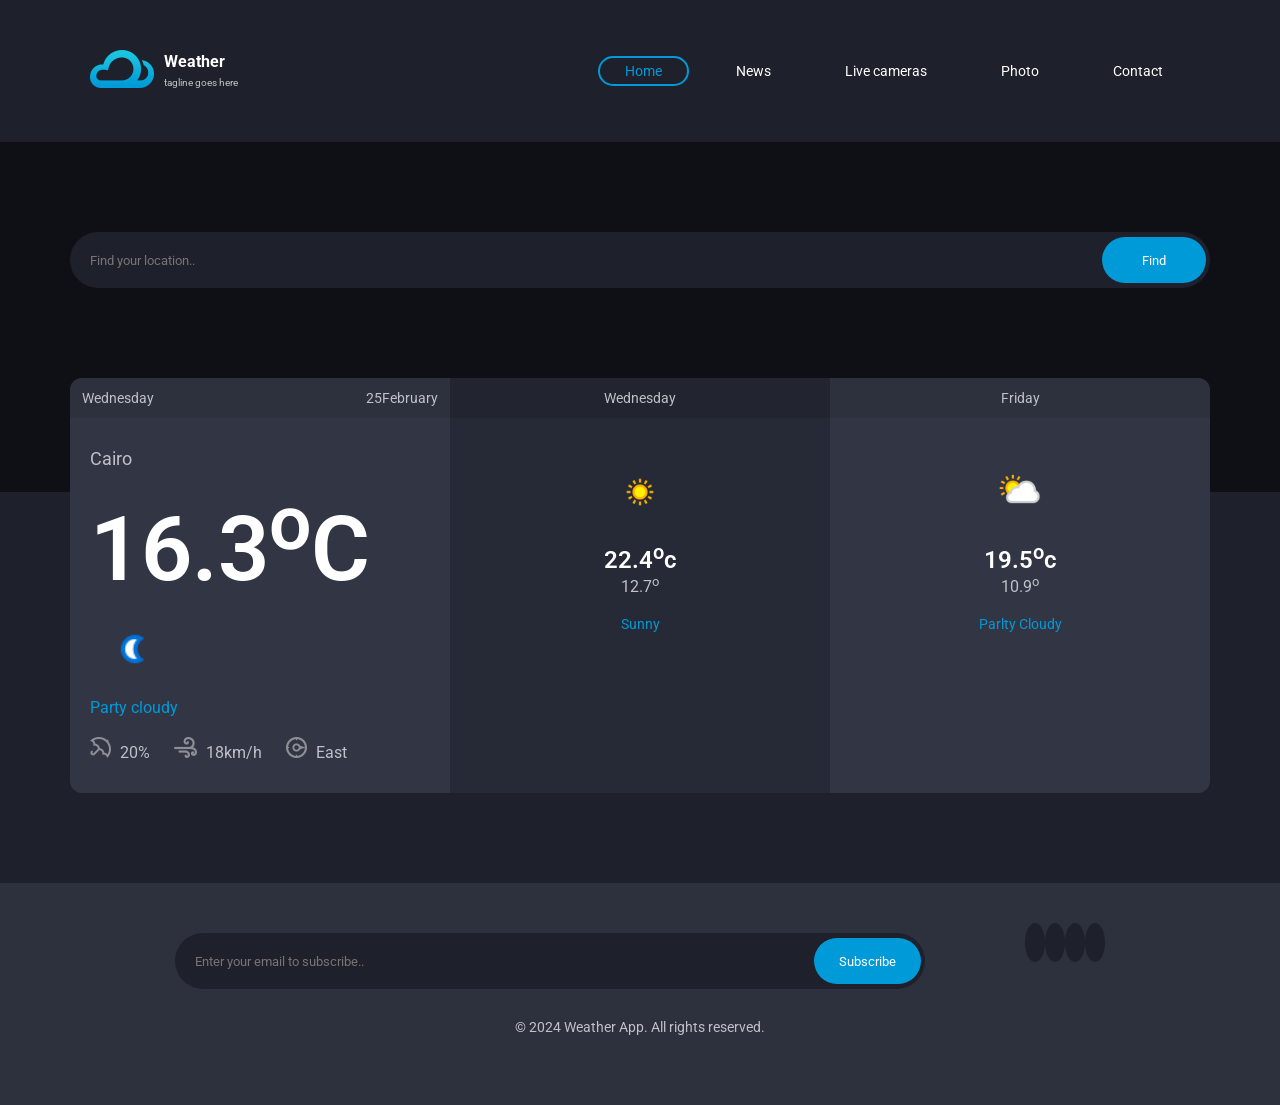
==== index.html @ 25405a61 "Add files via upload" ====
<!DOCTYPE html>
<html lang="en">
<head>
    <meta charset="UTF-8">
    <meta name="author" content="Mohamed Sayedahmed Mohamed Khalel">
    <meta name="viewport" content="width=device-width, initial-scale=1.0">
    <link rel="preconnect" href="https://fonts.googleapis.com">
    <link rel="preconnect" href="https://fonts.gstatic.com" crossorigin>
    <link href="https://fonts.googleapis.com/css2?family=Roboto:ital,wght@0,100..900;1,100..900&family=Source+Sans+3:ital,wght@0,200..900;1,200..900&display=swap" rel="stylesheet">
    <link rel="stylesheet" href="css/style.css">
    <link rel="stylesheet" href="css/all.min.css">
    <title>Weather</title>
</head>
<body>
    
    <header>
        <nav>
            <div class="header-nav">
                <div class="header-logo">
                    <div class="header-image">
                        <a href="index.html"><img src="images/logo.png" alt="Weather"></a>
                        
                    </div>
                    <div class="header-text">
                        <a href="index.html"><h1>Weather</h1></a>
                        <small>tagline goes here</small>
                    </div>
                </div>
                <div id="navLinks">
                    <div class="burger" id="bur">
                        <span></span>
                        <span></span>
                        <span></span>
                    </div>
                    <ul>
                        <a class="active" href="index.html"><li> Home </li></a>
                        <a href="#"><li> News </li></a>
                        <a href="#"><li> Live cameras </li></a>
                        <a href="#"><li> Photo </li></a>
                        <a href="contact.html"><li> Contact </li></a>
                    </ul>
                </div>
            </div>
            <div id="sec-ul" class="sec-ul">
                <ul>
                    <a class="active" href="index.html"><li> Home </li></a>
                    <a href="#"><li> News </li></a>
                    <a href="#"><li> Live cameras </li></a>
                    <a href="#"><li> Photo </li></a>
                    <a href="contact.html"><li> Contact </li></a>
                </ul>
            </div>
        </nav>
    </header>
    <main>
        <section class="hero">
            <div class="back-img"></div>
            <div class="search-box">
                <input id="search-input" type="search" name="search" placeholder="Find your location..">
                <button id="search-button" type="submit">Find</button>
            </div>
            <div class="cards">
                <div class="card card1">
                    <div class="header-card">
                        <h2>Wednesday</h2>
                        <h2>25February</h2>
                    </div>
                    <div class="body-card">
                        <div class="location">
                            Cairo
                        </div>
                        <div class="degree">
                            <div class="num">
                                16.3<sup>o</sup>C 
                            </div>
                            <img src="images/113.png" alt="png">
                        </div>
                        <div class="custom">Party cloudy</div>
                        <span>
                            <img src="images/icon-umberella.png" alt="umberella">
                            20%
                        </span>
                        <span>
                            <img src="images/icon-wind.png" alt="wind">
                            18km/h
                        </span>
                        <span>
                            <img src="images/icon-compass.png" alt="compass">
                            East
                        </span>
                    </div>
                </div>
                <div class="card card2">
                    <div class="header-card">
                        <h2>Wednesday</h2>
                    </div>
                    <div class="forecast">
                        <div class="forecast-content">
                            <div class="forecast-icon">
                                <img src="images/sun.png" alt="sun">
                            </div>
                            <div class="degree">
                                22.4<sup>o</sup>c
                            </div>
                            <small>12.7<sup>o</sup></small>
                            <div class="custom">
                                Sunny
                            </div>
                        </div>
                    </div>
                </div>
                <div class="card card3">
                    <div class="header-card">
                        <h2>Friday</h2>
                    </div>
                    <div class="forecast">
                        <div class="forecast-content">
                            <div class="forecast-icon">
                                <img src="images/sun-cloud.png" alt="sun-cloud">
                            </div>
                            <div class="degree">
                                19.5<sup>o</sup>c
                            </div>
                            <small>10.9<sup>o</sup></small>
                            <div class="custom">
                                Parlty Cloudy
                            </div>
                        </div>
                    </div>
                </div>
            </div>
        </section>
    </main>
    <footer>
        <div>
            <div class="site">
                <div class="search-box">
                    <form action="#">
                        <input type="email" name="Email" placeholder="Enter your email to subscribe..">
                        <button type="submit">Subscribe</button>
                    </form>
                </div>
                <div class="social">
                    <a href="#"><i class="fab fa-facebook-f"></i></a>
                    <a href="#"><i class="fab fa-twitter"></i></a>
                    <a href="#"><i class="fab fa-instagram"></i></a>
                    <a href="#"><i class="fab fa-linkedin-in"></i></a>
                </div>
            </div>
            <p>© 2024 Weather App. All rights reserved.</p>
        </div>
    </footer>
    <script src="js/config.js"></script>
    <script src="js/script.js"></script>
</body>
</html>
---- css/style.css ----
*{
    margin: 0;
    padding: 0;
    font-family: "Roboto", sans-serif;
    box-sizing: border-box;
}
body{
    background-color: #1E202B;
}
header {
    background-color: #1E202B;
    width: 100%;
    padding: 50px 0;
}
header nav {
    margin: auto;
    max-width: 1140px;
    position: relative;
    padding: 0 20px;
}
header nav .header-nav{
    display: flex;
    justify-content: space-between;
    align-items: center;
    color: white;
    position: relative;
}
header nav .header-nav .header-logo {
    display: flex;
    align-items: center;
}
header nav .header-nav .header-logo .header-text {
    margin-left: 10px;
}
header nav .header-nav .header-logo .header-text a {
    text-decoration: none;
    color: white;
}
header nav .header-nav .header-logo .header-text h1{
    font-size: 16px;
}
header nav .header-nav .header-logo .header-text small{
    font-size: 10px;
    color: #BFC1C8;
}
.burger{
    display:none;
    flex-direction:column;
    gap:6px;
    cursor:pointer;
}
.burger span{
    width:25px;
    height:3px;
    background:white;
    display:block;
}
header nav .header-nav ul{
    list-style: none;
    display: flex;
    gap: 20px;
}
header nav .header-nav ul a{
    height: 30px;
    border-radius: 20px;
    padding: 5px 25px;
    border: transparent solid 2px;
    outline: none;
    text-decoration: none;
    font-size: 14px;
    color: white;
        transition: 0.4s;
}
header nav .header-nav ul a li {
    transition: 0.4s;
}
header nav .header-nav ul a:hover{
    border-color: #009AD8;
    color: #009AD8;
}
header nav .header-nav ul a.active{
    border: #009AD8 solid 2px;
}
header nav .header-nav ul a.active{
    color: #009AD8;
}
header nav .sec-ul{
    text-align: center;
    background-color: #262936;
    border-radius: 12px;
    margin-top: 35px;
    display: none;
}
.sec-ul.show{
    display: block;
}
header nav .sec-ul ul{
    list-style: none;
    margin: auto;
}
header nav .sec-ul ul a{
    text-decoration: none;
    color: white;
}
header nav .sec-ul ul a li{
    padding: 20px;
    border-bottom: #bfc1c825 solid 1px;
    font-size: 14px;
    outline: none;
    transition: 0.5s;
}
header nav .sec-ul ul a:last-of-type li{
    border-bottom: transparent;
}
header nav .sec-ul ul a:first-of-type{
    color: #009AD8;
}
header nav .sec-ul ul a:hover{
    color: #009AD8;
}
main{
    display: flex;
    justify-content: center;
    width: 100%;
}
main .hero{
    background-color: #1E202B;
    width: 100%;
    position: relative;
}
main .hero .back-img{
    background-image: linear-gradient(rgba(0, 0, 0, 0.5) , rgba(0, 0, 0, 0.5)) , url(../images/photo-1477959858617-67f85cf4f1df.png);
    background-repeat: no-repeat;
    background-position: center;
    position: absolute;
    height: 350px;
    inset: 0;
}
main .hero .search-box{
    max-width: 1140px;
    margin: auto;
    display: flex;
    padding: 90px 0;
    overflow: hidden;
    position: relative;
}
main .hero .search-box input{
    color: white;
    background-color: #1E202B;
    border-radius: 40px;
    border: none;
    outline: none;
    width: 100%;
    height: 56px;
    padding: 20px 50px 20px 20px;
    flex: 1;
}
main .hero .search-box button{
    height: 46px;
    background-color: #009AD8;
    padding: 0 40px;
    border: none;
    outline: none;
    border-radius: 40px;
    position: absolute;
    top: 95px;
    right: 4px;
    color: white;
    cursor: pointer;
}
main .hero .cards{
    display: flex;
    justify-content: center;
    color: white;
    position: relative;
}
main .hero .cards .card{
    height: 415px;
    width: 380px;
    overflow: hidden;
}
main .hero .cards .card1{
    background-color: #323544;
    border-top-left-radius: 12px;
    border-bottom-left-radius: 12px;
}
main .hero .cards .card1 .header-card{
    background-color: #2D303D;
    display: flex;
    justify-content: space-between;
    padding: 12px;
    border-top-left-radius: 12px;
}
main .hero .cards .card1 .header-card h2{
    font-size: 14px;
    font-weight: 400;
    color: #BFC1C8;
}
main .hero .cards .card1 .body-card{
    padding: 30px 20px;
}
main .hero .cards .card1 .body-card .location{
    font-size: 18px;
    color: #BFC1C8;
    margin-bottom: 10px;
}
main .hero .cards .card1 .body-card .degree .num{
    font-size: 90px;
    color: white;
    font-weight: 600;
    height: 125px;
}
main .hero .cards .card1 .body-card .degree img{
    width: 90px;
    height: 90px;
}
main .hero .cards .card1 .body-card .custom{
    color: #009AD8;
    margin-bottom: 20px;
}
main .hero .cards .card1 .body-card span {
    margin-right: 20px;
    color: #BFC1C8;
}
main .hero .cards .card1 .body-card span img {
    margin-right: 5px;
}
main .hero .cards .card2{
    background-color: #262936;
}
main .hero .cards .card2 .header-card{
    background-color: #222530;
    text-align: center;
    padding: 12px;
}
main .hero .cards .card2 .header-card h2{
    font-size: 14px;
    font-weight: 400;
    color: #BFC1C8;
}
main .hero .cards .card2 .forecast{
    text-align: center;
}
main .hero .cards .card2 .forecast .forecast-content{
    padding: 50px 20px 10px;
}
main .hero .cards .card2 .forecast .forecast-content .forecast-icon{
    margin-bottom: 20px;
}
main .hero .cards .card2 .forecast .forecast-content .forecast-icon img{
    width: 48px;
    height: 48px;
}
main .hero .cards .card2 .forecast .forecast-content .degree{
    font-size: 24px;
    font-weight: 600;
}
main .hero .cards .card2 .forecast .forecast-content small{
    font-size: 16px;
    color: #BFC1C8;
}
main .hero .cards .card2 .forecast .forecast-content .custom{
    font-size: 14px;
    color: #009AD8;
    margin: 20px 0;
}

main .hero .cards .card3{
    background-color: #323544;
    border-top-right-radius: 12px;
    border-bottom-right-radius: 12px;
}
main .hero .cards .card3 .header-card{
    background-color: #2D303D;
    text-align: center;
    padding: 12px;
    border-top-right-radius: 12px;
}
main .hero .cards .card3 .header-card h2{
    font-size: 14px;
    font-weight: 400;
    color: #BFC1C8;
}
main .hero .cards .card3 .forecast{
    text-align: center;
}
main .hero .cards .card3 .forecast .forecast-content{
    padding: 50px 20px 10px;
}
main .hero .cards .card3 .forecast .forecast-content .forecast-icon{
    margin-bottom: 20px;
}
main .hero .cards .card3 .forecast .forecast-content .forecast-icon img{
    width: 48px;
    height: 48px;
}
main .hero .cards .card3 .forecast .forecast-content .degree{
    font-size: 24px;
    font-weight: 600;
}
main .hero .cards .card3 .forecast .forecast-content small{
    font-size: 16px;
    color: #BFC1C8;
}
main .hero .cards .card3 .forecast .forecast-content .custom{
    font-size: 14px;
    color: #009AD8;
    margin: 20px 0;
}
footer{
    width: 100%;
    padding: 50px 0;
    margin-top: 90px;
    background-color: #2D303D;
}
footer .site{
    width: 100%;
    position: relative;
    margin: auto;
    display: flex;
    justify-content: center;
}
footer .site .search-box{
    width: 100%;
    max-width: 750px;
    overflow: hidden;
    position: relative;
}
footer .site .search-box input{
    color: white;
    background-color: #1E202B;
    border-radius: 40px;
    border: none;
    outline: none;
    width: 100%;
    height: 56px;
    padding: 20px 50px 20px 20px;
}
footer .site .search-box button{
    height: 46px;
    background-color: #009AD8;
    padding: 0 25px;
    border: none;
    outline: none;
    border-radius: 40px;
    position: absolute;
    top: 5px;
    right: 4px;
    color: white;
    cursor: pointer;
}
footer .site .social{
    margin-left: 100px;
}
footer .site .social a{
    color: #009AD8;
    font-size: 16px;
    background-color: #1E202B;
    padding: 10px;
    border-radius: 50%;
        transition: 0.5s;
}
footer .site .social a:hover{
    background-color: #009AD8;
    color: white;
}
footer p{
    color: #BFC1C8;
    font-size: 14px;
    margin: 30px 0 20px 0;
    text-align: center;
}

@media (max-width: 1199px){
    header nav{
        max-width: 950px;
    }
    header nav .header-nav ul{
        gap: 10px;
    }
    main .hero .search-box{
        max-width: 940px;
    }
    main .hero .cards .card{
        height: 415px;
        width: 320px;
    }
    footer .site .search-box{
        max-width: 615px;
    }
}
@media (max-width: 991px){
    header nav{
        max-width: 720px;
    }
    header nav .header-nav #navLinks ul{
        display: none;
    }
    .burger{
        display:flex;
    }
    main .hero .search-box{
        max-width: 720px;
    }
    main .hero .cards .card{
        width: 240px;
    }
    footer .site{
        flex-direction: column;
        max-width: 720px;
    }
    footer .site .search-box{
        margin: auto;
        max-width: 720px;
    }
    footer .site .social{
        margin: 30px 0 0 0;
    }
}
@media (max-width: 767px){
    header nav {
        max-width: 540px;
    }
    main .hero .search-box{
        max-width: 540px;
    }
    main .hero .cards{
        flex-direction: column;
        margin: 20px;
    }
    main .hero .cards .card{
        width: 100%
    }
    main .hero .cards .card1{
        border-top-left-radius: 12px;
        border-top-right-radius: 12px;
        border-bottom-left-radius: 0px;
    }
    main .hero .cards .card1 .header-card{
        border-top-right-radius: 12px;
    }
    main .hero .cards .card3{
        border-top-right-radius: 0px;
        border-bottom-right-radius: 12px;
        border-bottom-left-radius: 12px;
    }
    main .hero .cards .card3 .header-card{
        border-top-right-radius: 0px;
    }
    footer .site{
        max-width: 540px;
    }
    footer .site .search-box{
        max-width: 540px;
    }
}
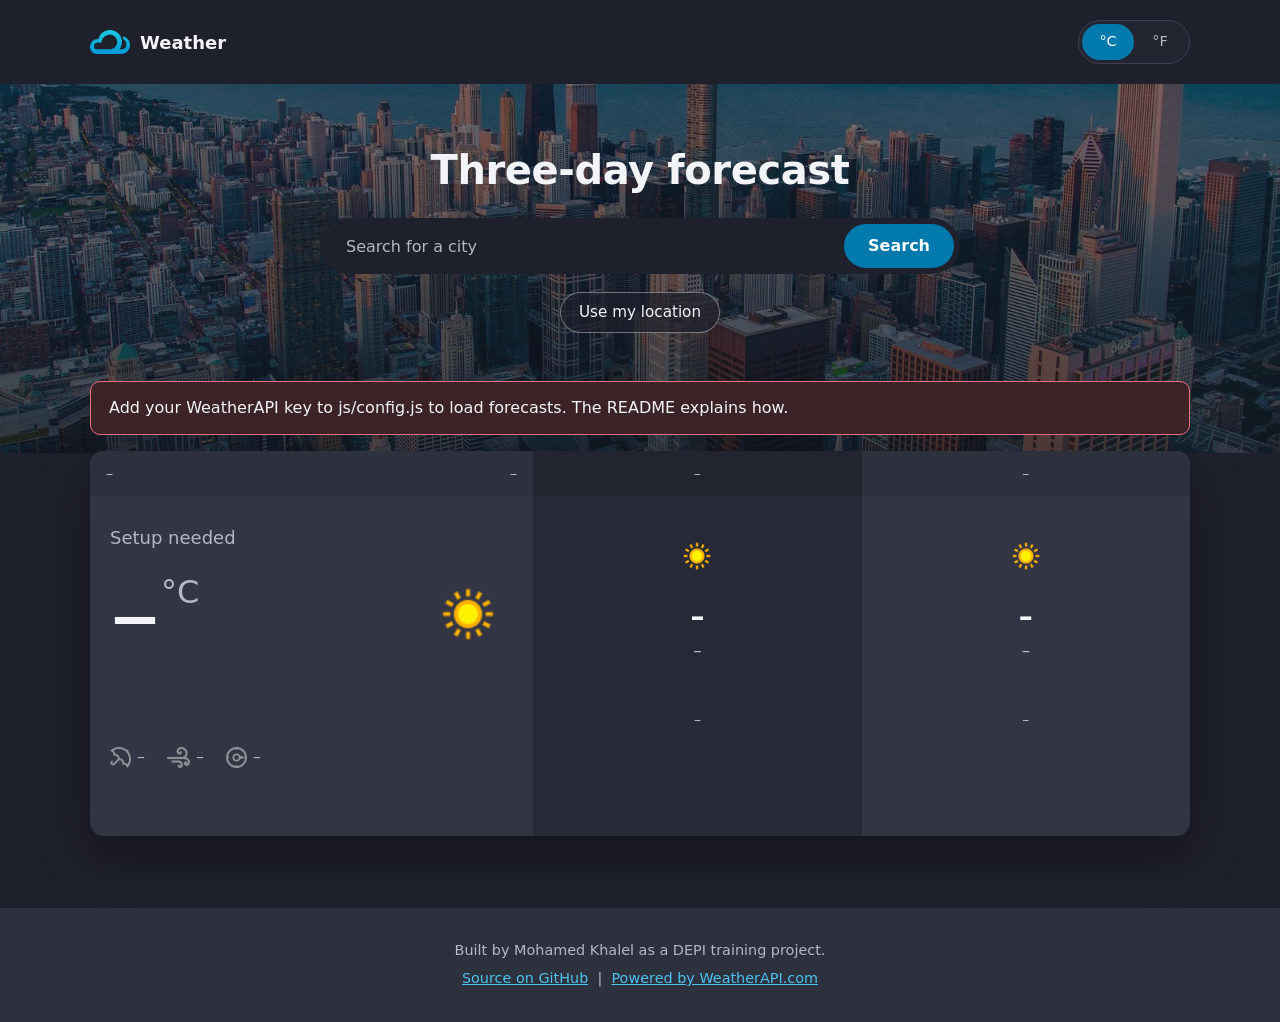
==== commit 432cb482: "Add weather app assets and functionality - Added new icons for compass, rain, and wind to the assets" ====
--- a/index.html
+++ b/index.html
@@ -1,156 +1,138 @@
-<!DOCTYPE html>
-<html lang="en">
-<head>
-    <meta charset="UTF-8">
-    <meta name="author" content="Mohamed Sayedahmed Mohamed Khalel">
-    <meta name="viewport" content="width=device-width, initial-scale=1.0">
-    <link rel="preconnect" href="https://fonts.googleapis.com">
-    <link rel="preconnect" href="https://fonts.gstatic.com" crossorigin>
-    <link href="https://fonts.googleapis.com/css2?family=Roboto:ital,wght@0,100..900;1,100..900&family=Source+Sans+3:ital,wght@0,200..900;1,200..900&display=swap" rel="stylesheet">
-    <link rel="stylesheet" href="css/style.css">
-    <link rel="stylesheet" href="css/all.min.css">
-    <title>Weather</title>
-</head>
-<body>
-    
-    <header>
-        <nav>
-            <div class="header-nav">
-                <div class="header-logo">
-                    <div class="header-image">
-                        <a href="index.html"><img src="images/logo.png" alt="Weather"></a>
-                        
-                    </div>
-                    <div class="header-text">
-                        <a href="index.html"><h1>Weather</h1></a>
-                        <small>tagline goes here</small>
-                    </div>
-                </div>
-                <div id="navLinks">
-                    <div class="burger" id="bur">
-                        <span></span>
-                        <span></span>
-                        <span></span>
-                    </div>
-                    <ul>
-                        <a class="active" href="index.html"><li> Home </li></a>
-                        <a href="#"><li> News </li></a>
-                        <a href="#"><li> Live cameras </li></a>
-                        <a href="#"><li> Photo </li></a>
-                        <a href="contact.html"><li> Contact </li></a>
-                    </ul>
-                </div>
-            </div>
-            <div id="sec-ul" class="sec-ul">
-                <ul>
-                    <a class="active" href="index.html"><li> Home </li></a>
-                    <a href="#"><li> News </li></a>
-                    <a href="#"><li> Live cameras </li></a>
-                    <a href="#"><li> Photo </li></a>
-                    <a href="contact.html"><li> Contact </li></a>
-                </ul>
-            </div>
-        </nav>
-    </header>
-    <main>
-        <section class="hero">
-            <div class="back-img"></div>
-            <div class="search-box">
-                <input id="search-input" type="search" name="search" placeholder="Find your location..">
-                <button id="search-button" type="submit">Find</button>
-            </div>
-            <div class="cards">
-                <div class="card card1">
-                    <div class="header-card">
-                        <h2>Wednesday</h2>
-                        <h2>25February</h2>
-                    </div>
-                    <div class="body-card">
-                        <div class="location">
-                            Cairo
-                        </div>
-                        <div class="degree">
-                            <div class="num">
-                                16.3<sup>o</sup>C 
-                            </div>
-                            <img src="images/113.png" alt="png">
-                        </div>
-                        <div class="custom">Party cloudy</div>
-                        <span>
-                            <img src="images/icon-umberella.png" alt="umberella">
-                            20%
-                        </span>
-                        <span>
-                            <img src="images/icon-wind.png" alt="wind">
-                            18km/h
-                        </span>
-                        <span>
-                            <img src="images/icon-compass.png" alt="compass">
-                            East
-                        </span>
-                    </div>
-                </div>
-                <div class="card card2">
-                    <div class="header-card">
-                        <h2>Wednesday</h2>
-                    </div>
-                    <div class="forecast">
-                        <div class="forecast-content">
-                            <div class="forecast-icon">
-                                <img src="images/sun.png" alt="sun">
-                            </div>
-                            <div class="degree">
-                                22.4<sup>o</sup>c
-                            </div>
-                            <small>12.7<sup>o</sup></small>
-                            <div class="custom">
-                                Sunny
-                            </div>
-                        </div>
-                    </div>
-                </div>
-                <div class="card card3">
-                    <div class="header-card">
-                        <h2>Friday</h2>
-                    </div>
-                    <div class="forecast">
-                        <div class="forecast-content">
-                            <div class="forecast-icon">
-                                <img src="images/sun-cloud.png" alt="sun-cloud">
-                            </div>
-                            <div class="degree">
-                                19.5<sup>o</sup>c
-                            </div>
-                            <small>10.9<sup>o</sup></small>
-                            <div class="custom">
-                                Parlty Cloudy
-                            </div>
-                        </div>
-                    </div>
-                </div>
-            </div>
-        </section>
-    </main>
-    <footer>
-        <div>
-            <div class="site">
-                <div class="search-box">
-                    <form action="#">
-                        <input type="email" name="Email" placeholder="Enter your email to subscribe..">
-                        <button type="submit">Subscribe</button>
-                    </form>
-                </div>
-                <div class="social">
-                    <a href="#"><i class="fab fa-facebook-f"></i></a>
-                    <a href="#"><i class="fab fa-twitter"></i></a>
-                    <a href="#"><i class="fab fa-instagram"></i></a>
-                    <a href="#"><i class="fab fa-linkedin-in"></i></a>
-                </div>
-            </div>
-            <p>© 2024 Weather App. All rights reserved.</p>
-        </div>
-    </footer>
-    <script src="js/config.js"></script>
-    <script src="js/script.js"></script>
-</body>
-</html>+<!DOCTYPE html>
+<html lang="en">
+  <head>
+    <meta charset="UTF-8">
+    <meta name="viewport" content="width=device-width, initial-scale=1">
+    <title>Weather forecast: 3-day forecast for any city</title>
+    <meta name="description" content="A three-day weather forecast for any city, with live search suggestions, Celsius and Fahrenheit units, and your last city remembered. Built with HTML, CSS and JavaScript.">
+    <meta name="author" content="Mohamed Sayedahmed Mohamed Khalel">
+    <meta name="theme-color" content="#1E202B">
+    <meta name="color-scheme" content="dark">
+
+    <meta property="og:type" content="website">
+    <meta property="og:title" content="Weather forecast">
+    <meta property="og:description" content="Three-day forecast for any city, with search suggestions and a °C/°F toggle.">
+    <meta name="twitter:card" content="summary">
+    <meta name="twitter:title" content="Weather forecast">
+    <meta name="twitter:description" content="Three-day forecast for any city, with search suggestions and a °C/°F toggle.">
+
+    <!-- Blocks everything except this site, the WeatherAPI endpoint and its icon CDN.
+        If you route requests through your own proxy, add its origin to connect-src. -->
+    <meta http-equiv="Content-Security-Policy" content="default-src 'self'; img-src 'self' https://cdn.weatherapi.com data:; connect-src 'self' https://api.weatherapi.com; script-src 'self'; style-src 'self'; base-uri 'none'; form-action 'self'">
+
+    <link rel="icon" href="favicon.svg" type="image/svg+xml">
+    <link rel="apple-touch-icon" href="assets/apple-touch-icon.png">
+    <link rel="stylesheet" href="css/style.css">
+  </head>
+  <body>
+    <a class="skip-link" href="#search-input">Skip to search</a>
+
+    <header class="site-header">
+      <a class="brand" href="index.html">
+        <img src="assets/img/logo.png" alt="" width="40" height="24">
+        <span>Weather</span>
+      </a>
+
+      <div class="unit-toggle" role="group" aria-label="Temperature unit">
+        <button type="button" class="unit-btn" data-unit="c" aria-pressed="true">°C</button>
+        <button type="button" class="unit-btn" data-unit="f" aria-pressed="false">°F</button>
+      </div>
+    </header>
+
+    <main>
+      <section class="hero" aria-labelledby="page-title">
+        <h1 id="page-title">Three-day forecast</h1>
+
+        <form id="search-form" class="search" role="search" autocomplete="off">
+            <label class="sr-only" for="search-input">Search for a city</label>
+            <input id="search-input" class="search__input" type="search" name="q"
+              placeholder="Search for a city"
+              maxlength="80" spellcheck="false" autocapitalize="off"
+              role="combobox" aria-autocomplete="list" aria-expanded="false"
+              aria-controls="suggestions" aria-haspopup="listbox">
+            <button class="search__submit" type="submit">Search</button>
+            <ul id="suggestions" class="suggestions" role="listbox" aria-label="City suggestions" hidden></ul>
+        </form>
+
+        <button type="button" id="locate-btn" class="link-btn">Use my location</button>
+      </section>
+
+      <div class="wrap">
+        <div id="notice" class="notice" role="status" aria-live="polite" hidden>
+          <p id="notice-text"></p>
+          <button type="button" id="retry-btn" class="notice__action">Try again</button>
+        </div>
+
+        <div id="cards" class="cards" aria-busy="false">
+          <article class="card card--today" aria-labelledby="today-name">
+            <header class="card__head">
+              <h2 id="today-name">–</h2>
+              <p><time id="today-date">–</time></p>
+            </header>
+            <div class="card__body">
+              <p class="place" id="place">Loading…</p>
+              <div class="temp-row">
+                <p class="temp"><span id="today-temp">–</span><span class="temp__unit" id="today-unit">°C</span></p>
+                <img id="today-icon" class="icon icon--lg" src="assets/img/fallback-icon.png" alt="" width="90" height="90">
+              </div>
+              <p class="condition" id="today-condition">&nbsp;</p>
+              <p class="muted" id="today-feels">&nbsp;</p>
+              <ul class="meta">
+                <li title="Chance of rain">
+                  <img src="assets/img/icon-rain.png" alt="" width="21" height="21">
+                  <span class="sr-only">Chance of rain: </span><span id="today-rain">–</span>
+                </li>
+                <li title="Wind speed">
+                  <img src="assets/img/icon-wind.png" alt="" width="23" height="21">
+                  <span class="sr-only">Wind speed: </span><span id="today-wind">–</span>
+                </li>
+                <li title="Wind direction">
+                  <img src="assets/img/icon-compass.png" alt="" width="21" height="21">
+                  <span class="sr-only">Wind direction: </span><span id="today-dir">–</span>
+                </li>
+              </ul>
+              <p class="muted muted--small" id="today-updated">&nbsp;</p>
+            </div>
+          </article>
+
+          <article class="card card--day" data-day="1" aria-labelledby="day1-name">
+            <header class="card__head"><h2 id="day1-name" data-field="name">–</h2></header>
+            <div class="card__body">
+              <img class="icon" data-field="icon" src="assets/img/fallback-icon.png" alt="" width="48" height="48">
+              <p class="hi"><span class="sr-only">High: </span><span data-field="max">–</span></p>
+              <p class="lo"><span class="sr-only">Low: </span><span data-field="min">–</span></p>
+              <p class="condition condition--sm" data-field="text">&nbsp;</p>
+              <p class="muted muted--small"><span data-field="rain">–</span></p>
+            </div>
+          </article>
+
+          <article class="card card--day" data-day="2" aria-labelledby="day2-name">
+            <header class="card__head"><h2 id="day2-name" data-field="name">–</h2></header>
+            <div class="card__body">
+              <img class="icon" data-field="icon" src="assets/img/fallback-icon.png" alt="" width="48" height="48">
+              <p class="hi"><span class="sr-only">High: </span><span data-field="max">–</span></p>
+              <p class="lo"><span class="sr-only">Low: </span><span data-field="min">–</span></p>
+              <p class="condition condition--sm" data-field="text">&nbsp;</p>
+              <p class="muted muted--small"><span data-field="rain">–</span></p>
+            </div>
+          </article>
+        </div>
+
+        <p id="status" class="sr-only" role="status" aria-live="polite"></p>
+        <noscript><p class="notice">This forecast needs JavaScript. Enable it and reload the page.</p></noscript>
+      </div>
+    </main>
+
+    <footer class="site-footer">
+      <p>Built by Mohamed Khalel as a DEPI training project.</p>
+      <p>
+        <a href="https://github.com/medokalel/weather-forecast-app" rel="noopener">Source on GitHub</a>
+        &nbsp;|&nbsp;
+        <a href="https://www.weatherapi.com/" title="Free Weather API" rel="noopener">Powered by WeatherAPI.com</a>
+      </p>
+    </footer>
+
+    <script src="js/config.js"></script>
+    <script src="js/app.js"></script>
+  </body>
+</html>
--- a/css/style.css
+++ b/css/style.css
@@ -1,456 +1,424 @@
-*{
-    margin: 0;
-    padding: 0;
-    font-family: "Roboto", sans-serif;
-    box-sizing: border-box;
-}
-body{
-    background-color: #1E202B;
-}
-header {
-    background-color: #1E202B;
-    width: 100%;
-    padding: 50px 0;
-}
-header nav {
-    margin: auto;
-    max-width: 1140px;
-    position: relative;
-    padding: 0 20px;
-}
-header nav .header-nav{
-    display: flex;
-    justify-content: space-between;
-    align-items: center;
-    color: white;
-    position: relative;
-}
-header nav .header-nav .header-logo {
-    display: flex;
-    align-items: center;
-}
-header nav .header-nav .header-logo .header-text {
-    margin-left: 10px;
-}
-header nav .header-nav .header-logo .header-text a {
-    text-decoration: none;
-    color: white;
-}
-header nav .header-nav .header-logo .header-text h1{
-    font-size: 16px;
-}
-header nav .header-nav .header-logo .header-text small{
-    font-size: 10px;
-    color: #BFC1C8;
-}
-.burger{
-    display:none;
-    flex-direction:column;
-    gap:6px;
-    cursor:pointer;
-}
-.burger span{
-    width:25px;
-    height:3px;
-    background:white;
-    display:block;
-}
-header nav .header-nav ul{
-    list-style: none;
-    display: flex;
-    gap: 20px;
-}
-header nav .header-nav ul a{
-    height: 30px;
-    border-radius: 20px;
-    padding: 5px 25px;
-    border: transparent solid 2px;
-    outline: none;
-    text-decoration: none;
-    font-size: 14px;
-    color: white;
-        transition: 0.4s;
-}
-header nav .header-nav ul a li {
-    transition: 0.4s;
-}
-header nav .header-nav ul a:hover{
-    border-color: #009AD8;
-    color: #009AD8;
-}
-header nav .header-nav ul a.active{
-    border: #009AD8 solid 2px;
-}
-header nav .header-nav ul a.active{
-    color: #009AD8;
-}
-header nav .sec-ul{
-    text-align: center;
-    background-color: #262936;
-    border-radius: 12px;
-    margin-top: 35px;
-    display: none;
-}
-.sec-ul.show{
-    display: block;
-}
-header nav .sec-ul ul{
-    list-style: none;
-    margin: auto;
-}
-header nav .sec-ul ul a{
-    text-decoration: none;
-    color: white;
-}
-header nav .sec-ul ul a li{
-    padding: 20px;
-    border-bottom: #bfc1c825 solid 1px;
-    font-size: 14px;
-    outline: none;
-    transition: 0.5s;
-}
-header nav .sec-ul ul a:last-of-type li{
-    border-bottom: transparent;
-}
-header nav .sec-ul ul a:first-of-type{
-    color: #009AD8;
-}
-header nav .sec-ul ul a:hover{
-    color: #009AD8;
-}
-main{
-    display: flex;
-    justify-content: center;
-    width: 100%;
-}
-main .hero{
-    background-color: #1E202B;
-    width: 100%;
-    position: relative;
-}
-main .hero .back-img{
-    background-image: linear-gradient(rgba(0, 0, 0, 0.5) , rgba(0, 0, 0, 0.5)) , url(../images/photo-1477959858617-67f85cf4f1df.png);
-    background-repeat: no-repeat;
-    background-position: center;
-    position: absolute;
-    height: 350px;
-    inset: 0;
-}
-main .hero .search-box{
-    max-width: 1140px;
-    margin: auto;
-    display: flex;
-    padding: 90px 0;
-    overflow: hidden;
-    position: relative;
-}
-main .hero .search-box input{
-    color: white;
-    background-color: #1E202B;
-    border-radius: 40px;
-    border: none;
-    outline: none;
-    width: 100%;
-    height: 56px;
-    padding: 20px 50px 20px 20px;
-    flex: 1;
-}
-main .hero .search-box button{
-    height: 46px;
-    background-color: #009AD8;
-    padding: 0 40px;
-    border: none;
-    outline: none;
-    border-radius: 40px;
-    position: absolute;
-    top: 95px;
-    right: 4px;
-    color: white;
-    cursor: pointer;
-}
-main .hero .cards{
-    display: flex;
-    justify-content: center;
-    color: white;
-    position: relative;
-}
-main .hero .cards .card{
-    height: 415px;
-    width: 380px;
-    overflow: hidden;
-}
-main .hero .cards .card1{
-    background-color: #323544;
-    border-top-left-radius: 12px;
-    border-bottom-left-radius: 12px;
-}
-main .hero .cards .card1 .header-card{
-    background-color: #2D303D;
-    display: flex;
-    justify-content: space-between;
-    padding: 12px;
-    border-top-left-radius: 12px;
-}
-main .hero .cards .card1 .header-card h2{
-    font-size: 14px;
-    font-weight: 400;
-    color: #BFC1C8;
-}
-main .hero .cards .card1 .body-card{
-    padding: 30px 20px;
-}
-main .hero .cards .card1 .body-card .location{
-    font-size: 18px;
-    color: #BFC1C8;
-    margin-bottom: 10px;
-}
-main .hero .cards .card1 .body-card .degree .num{
-    font-size: 90px;
-    color: white;
-    font-weight: 600;
-    height: 125px;
-}
-main .hero .cards .card1 .body-card .degree img{
-    width: 90px;
-    height: 90px;
-}
-main .hero .cards .card1 .body-card .custom{
-    color: #009AD8;
-    margin-bottom: 20px;
-}
-main .hero .cards .card1 .body-card span {
-    margin-right: 20px;
-    color: #BFC1C8;
-}
-main .hero .cards .card1 .body-card span img {
-    margin-right: 5px;
-}
-main .hero .cards .card2{
-    background-color: #262936;
-}
-main .hero .cards .card2 .header-card{
-    background-color: #222530;
-    text-align: center;
-    padding: 12px;
-}
-main .hero .cards .card2 .header-card h2{
-    font-size: 14px;
-    font-weight: 400;
-    color: #BFC1C8;
-}
-main .hero .cards .card2 .forecast{
-    text-align: center;
-}
-main .hero .cards .card2 .forecast .forecast-content{
-    padding: 50px 20px 10px;
-}
-main .hero .cards .card2 .forecast .forecast-content .forecast-icon{
-    margin-bottom: 20px;
-}
-main .hero .cards .card2 .forecast .forecast-content .forecast-icon img{
-    width: 48px;
-    height: 48px;
-}
-main .hero .cards .card2 .forecast .forecast-content .degree{
-    font-size: 24px;
-    font-weight: 600;
-}
-main .hero .cards .card2 .forecast .forecast-content small{
-    font-size: 16px;
-    color: #BFC1C8;
-}
-main .hero .cards .card2 .forecast .forecast-content .custom{
-    font-size: 14px;
-    color: #009AD8;
-    margin: 20px 0;
-}
-
-main .hero .cards .card3{
-    background-color: #323544;
-    border-top-right-radius: 12px;
-    border-bottom-right-radius: 12px;
-}
-main .hero .cards .card3 .header-card{
-    background-color: #2D303D;
-    text-align: center;
-    padding: 12px;
-    border-top-right-radius: 12px;
-}
-main .hero .cards .card3 .header-card h2{
-    font-size: 14px;
-    font-weight: 400;
-    color: #BFC1C8;
-}
-main .hero .cards .card3 .forecast{
-    text-align: center;
-}
-main .hero .cards .card3 .forecast .forecast-content{
-    padding: 50px 20px 10px;
-}
-main .hero .cards .card3 .forecast .forecast-content .forecast-icon{
-    margin-bottom: 20px;
-}
-main .hero .cards .card3 .forecast .forecast-content .forecast-icon img{
-    width: 48px;
-    height: 48px;
-}
-main .hero .cards .card3 .forecast .forecast-content .degree{
-    font-size: 24px;
-    font-weight: 600;
-}
-main .hero .cards .card3 .forecast .forecast-content small{
-    font-size: 16px;
-    color: #BFC1C8;
-}
-main .hero .cards .card3 .forecast .forecast-content .custom{
-    font-size: 14px;
-    color: #009AD8;
-    margin: 20px 0;
-}
-footer{
-    width: 100%;
-    padding: 50px 0;
-    margin-top: 90px;
-    background-color: #2D303D;
-}
-footer .site{
-    width: 100%;
-    position: relative;
-    margin: auto;
-    display: flex;
-    justify-content: center;
-}
-footer .site .search-box{
-    width: 100%;
-    max-width: 750px;
-    overflow: hidden;
-    position: relative;
-}
-footer .site .search-box input{
-    color: white;
-    background-color: #1E202B;
-    border-radius: 40px;
-    border: none;
-    outline: none;
-    width: 100%;
-    height: 56px;
-    padding: 20px 50px 20px 20px;
-}
-footer .site .search-box button{
-    height: 46px;
-    background-color: #009AD8;
-    padding: 0 25px;
-    border: none;
-    outline: none;
-    border-radius: 40px;
-    position: absolute;
-    top: 5px;
-    right: 4px;
-    color: white;
-    cursor: pointer;
-}
-footer .site .social{
-    margin-left: 100px;
-}
-footer .site .social a{
-    color: #009AD8;
-    font-size: 16px;
-    background-color: #1E202B;
-    padding: 10px;
-    border-radius: 50%;
-        transition: 0.5s;
-}
-footer .site .social a:hover{
-    background-color: #009AD8;
-    color: white;
-}
-footer p{
-    color: #BFC1C8;
-    font-size: 14px;
-    margin: 30px 0 20px 0;
-    text-align: center;
-}
-
-@media (max-width: 1199px){
-    header nav{
-        max-width: 950px;
-    }
-    header nav .header-nav ul{
-        gap: 10px;
-    }
-    main .hero .search-box{
-        max-width: 940px;
-    }
-    main .hero .cards .card{
-        height: 415px;
-        width: 320px;
-    }
-    footer .site .search-box{
-        max-width: 615px;
-    }
-}
-@media (max-width: 991px){
-    header nav{
-        max-width: 720px;
-    }
-    header nav .header-nav #navLinks ul{
-        display: none;
-    }
-    .burger{
-        display:flex;
-    }
-    main .hero .search-box{
-        max-width: 720px;
-    }
-    main .hero .cards .card{
-        width: 240px;
-    }
-    footer .site{
-        flex-direction: column;
-        max-width: 720px;
-    }
-    footer .site .search-box{
-        margin: auto;
-        max-width: 720px;
-    }
-    footer .site .social{
-        margin: 30px 0 0 0;
-    }
-}
-@media (max-width: 767px){
-    header nav {
-        max-width: 540px;
-    }
-    main .hero .search-box{
-        max-width: 540px;
-    }
-    main .hero .cards{
-        flex-direction: column;
-        margin: 20px;
-    }
-    main .hero .cards .card{
-        width: 100%
-    }
-    main .hero .cards .card1{
-        border-top-left-radius: 12px;
-        border-top-right-radius: 12px;
-        border-bottom-left-radius: 0px;
-    }
-    main .hero .cards .card1 .header-card{
-        border-top-right-radius: 12px;
-    }
-    main .hero .cards .card3{
-        border-top-right-radius: 0px;
-        border-bottom-right-radius: 12px;
-        border-bottom-left-radius: 12px;
-    }
-    main .hero .cards .card3 .header-card{
-        border-top-right-radius: 0px;
-    }
-    footer .site{
-        max-width: 540px;
-    }
-    footer .site .search-box{
-        max-width: 540px;
-    }
-}+/* ==========================================================
+   Weather forecast: styles
+   Palette keeps the original dark navy + blue identity, with
+   values adjusted to meet WCAG AA contrast (4.5:1 for text).
+   ========================================================== */
+
+:root {
+    --bg: #1e202b;
+    --surface-a: #323544;      /* today + third card */
+    --surface-b: #262936;      /* middle card */
+    --head-a: #2d303d;
+    --head-b: #222530;
+    --text: #f2f4f8;           /* 11:1 on surface-a */
+    --muted: #b4b8c4;          /* 6.1:1 on surface-a */
+    --accent: #4cc3f0;         /* 6.0:1 on surface-a: use for text */
+    --accent-strong: #0079ad;  /* 4.8:1 with white text: use for buttons */
+    --warn-bg: #3a3320;
+    --warn-border: #d9b44a;
+    --error-bg: #3b2328;
+    --error-border: #ef6f7e;
+    --focus: #8bddfb;
+    --radius: 14px;
+    --font: system-ui, -apple-system, "Segoe UI", Roboto, "Helvetica Neue", Arial, sans-serif;
+}
+
+*,
+*::before,
+*::after { box-sizing: border-box; }
+
+* { margin: 0; padding: 0; }
+
+[hidden] { display: none !important; }
+
+html { -webkit-text-size-adjust: 100%; }
+
+body {
+    background: var(--bg);
+    color: var(--text);
+    font-family: var(--font);
+    font-size: 1rem;
+    line-height: 1.5;
+    min-height: 100vh;
+    display: flex;
+    flex-direction: column;
+}
+
+main { flex: 1; }
+
+img { display: block; max-width: 100%; height: auto; }
+
+a { color: var(--accent); }
+
+.sr-only {
+    position: absolute;
+    width: 1px;
+    height: 1px;
+    padding: 0;
+    margin: -1px;
+    overflow: hidden;
+    clip: rect(0, 0, 0, 0);
+    white-space: nowrap;
+    border: 0;
+}
+
+:focus-visible {
+    outline: 3px solid var(--focus);
+    outline-offset: 2px;
+}
+
+.skip-link {
+    position: absolute;
+    left: 12px;
+    top: -60px;
+    background: var(--accent-strong);
+    color: #fff;
+    padding: 10px 16px;
+    border-radius: 8px;
+    z-index: 50;
+    text-decoration: none;
+}
+.skip-link:focus { top: 12px; }
+
+/* ---------- Header ---------- */
+
+.site-header {
+    width: 100%;                     /* body is a flex column: auto margins would otherwise shrink-wrap this */
+    max-width: 1140px;
+    margin: 0 auto;
+    padding: 20px;
+    display: flex;
+    align-items: center;
+    justify-content: space-between;
+    gap: 16px;
+}
+
+.brand {
+    display: flex;
+    align-items: center;
+    gap: 10px;
+    color: var(--text);
+    text-decoration: none;
+    font-weight: 600;
+    font-size: 1.125rem;
+}
+
+.unit-toggle {
+    display: inline-flex;
+    background: var(--head-b);
+    border: 1px solid #3d4152;
+    border-radius: 999px;
+    padding: 3px;
+}
+
+.unit-btn {
+    font: inherit;
+    font-size: 0.9rem;
+    min-width: 52px;
+    min-height: 36px;
+    padding: 0 14px;
+    border: 0;
+    border-radius: 999px;
+    background: transparent;
+    color: var(--muted);
+    cursor: pointer;
+}
+.unit-btn:hover { color: var(--text); }
+.unit-btn[aria-pressed="true"] {
+    background: var(--accent-strong);
+    color: #fff;
+}
+
+/* ---------- Hero + search ---------- */
+
+.hero {
+    position: relative;              /* no z-index: the hero must not cover the cards pulled up over it */
+    padding: 56px 20px 120px;
+    display: flex;
+    flex-direction: column;
+    align-items: center;
+    gap: 18px;
+    background:
+        linear-gradient(rgba(20, 22, 31, 0.55), rgba(20, 22, 31, 0.75)),
+        url("../assets/img/hero.jpg") center / cover no-repeat;
+}
+
+.hero h1 {
+    font-size: clamp(1.75rem, 4.5vw, 2.5rem);
+    font-weight: 600;
+    letter-spacing: -0.01em;
+    text-align: center;
+}
+
+.search {
+    position: relative;
+    z-index: 5;                      /* keeps the suggestion list above the cards */
+    width: 100%;
+    max-width: 640px;
+}
+
+.search__input {
+    width: 100%;
+    height: 56px;
+    padding: 0 130px 0 24px;
+    font: inherit;
+    color: var(--text);
+    background: var(--bg);
+    border: 2px solid transparent;
+    border-radius: 999px;
+}
+.search__input::placeholder { color: var(--muted); opacity: 1; }
+.search__input:focus-visible {
+    outline: none;
+    border-color: var(--focus);
+}
+.search__input::-webkit-search-cancel-button { display: none; }
+
+.search__submit {
+    position: absolute;
+    top: 6px;
+    right: 6px;
+    height: 44px;
+    padding: 0 24px;
+    font: inherit;
+    font-weight: 600;
+    color: #fff;
+    background: var(--accent-strong);
+    border: 0;
+    border-radius: 999px;
+    cursor: pointer;
+}
+.search__submit:hover { background: #00689a; }
+
+.link-btn {
+    font: inherit;
+    font-size: 0.95rem;
+    color: var(--text);
+    background: rgba(30, 32, 43, 0.7);
+    border: 1px solid rgba(242, 244, 248, 0.4);
+    border-radius: 999px;
+    padding: 8px 18px;
+    min-height: 40px;
+    cursor: pointer;
+}
+.link-btn:hover { background: var(--bg); }
+
+.suggestions {
+    position: absolute;
+    top: calc(100% + 8px);
+    left: 0;
+    right: 0;
+    list-style: none;
+    background: var(--surface-a);
+    border: 1px solid #484c60;
+    border-radius: var(--radius);
+    overflow: hidden;
+    box-shadow: 0 12px 32px rgba(0, 0, 0, 0.45);
+}
+
+.suggestions li {
+    padding: 12px 20px;
+    cursor: pointer;
+    border-bottom: 1px solid #3d4152;
+}
+.suggestions li:last-child { border-bottom: 0; }
+.suggestions li:hover,
+.suggestions li[aria-selected="true"] {
+    background: var(--accent-strong);
+    color: #fff;
+}
+
+/* ---------- Notices ---------- */
+
+.wrap {
+    position: relative;
+    z-index: 1;
+    width: 100%;
+    max-width: 1140px;
+    margin: -72px auto 0;           /* pulls the cards up over the hero image */
+    padding: 0 20px;
+}
+
+.notice {
+    display: flex;
+    flex-wrap: wrap;
+    align-items: center;
+    gap: 8px 16px;
+    margin-bottom: 16px;
+    padding: 14px 18px;
+    border-radius: 10px;
+    background: var(--error-bg);
+    border: 1px solid var(--error-border);
+}
+.notice[data-kind="warn"] {
+    background: var(--warn-bg);
+    border-color: var(--warn-border);
+}
+.notice[data-kind="info"] {
+    background: var(--head-a);
+    border-color: var(--accent);
+}
+.notice p { flex: 1 1 260px; }
+
+.notice__action {
+    font: inherit;
+    font-weight: 600;
+    min-height: 40px;
+    padding: 0 18px;
+    color: #fff;
+    background: var(--accent-strong);
+    border: 0;
+    border-radius: 999px;
+    cursor: pointer;
+}
+
+/* ---------- Cards ---------- */
+
+.cards {
+    position: relative;
+    display: grid;
+    grid-template-columns: minmax(0, 1.35fr) repeat(2, minmax(0, 1fr));
+    border-radius: var(--radius);
+    overflow: hidden;
+    box-shadow: 0 20px 48px rgba(0, 0, 0, 0.35);
+}
+
+.card { background: var(--surface-a); }
+.card--day:nth-of-type(2) { background: var(--surface-b); }
+
+.card__head {
+    display: flex;
+    justify-content: space-between;
+    gap: 12px;
+    padding: 12px 16px;
+    background: var(--head-a);
+    color: var(--muted);
+    font-size: 0.9rem;
+}
+.card__head h2 { font-size: inherit; font-weight: 400; }
+.card--day:nth-of-type(2) .card__head { background: var(--head-b); }
+.card--day .card__head { justify-content: center; }
+
+.card__body { padding: 28px 20px 24px; }
+
+.card--today .card__body { min-height: 340px; }
+
+.place {
+    font-size: 1.125rem;
+    color: var(--muted);
+    margin-bottom: 8px;
+    overflow-wrap: anywhere;
+}
+
+.temp-row {
+    display: flex;
+    align-items: center;
+    justify-content: space-between;
+    gap: 12px;
+}
+
+/* One deliberate flourish: a large, light numeral. */
+.temp {
+    font-size: clamp(4.25rem, 11vw, 6.25rem);
+    font-weight: 300;
+    line-height: 1.1;
+    letter-spacing: -0.03em;
+    font-variant-numeric: tabular-nums;
+    white-space: nowrap;
+}
+.temp__unit {
+    font-size: 0.32em;
+    font-weight: 400;
+    letter-spacing: 0;
+    vertical-align: top;
+    position: relative;
+    top: 0.5em;
+    margin-left: 4px;
+    color: var(--muted);
+}
+
+.icon--lg { width: 90px; height: 90px; flex: none; }
+
+.condition { color: var(--accent); font-weight: 500; margin: 4px 0; }
+.muted { color: var(--muted); }
+.muted--small { font-size: 0.875rem; }
+
+.meta {
+    list-style: none;
+    display: flex;
+    flex-wrap: wrap;
+    gap: 8px 22px;
+    margin: 20px 0 16px;
+    color: var(--muted);
+}
+.meta li { display: flex; align-items: center; gap: 6px; }
+
+.card--day .card__body {
+    text-align: center;
+    display: flex;
+    flex-direction: column;
+    align-items: center;
+    padding-top: 36px;
+}
+.card--day .icon { width: 48px; height: 48px; margin-bottom: 16px; }
+.hi { font-size: 1.75rem; font-weight: 600; font-variant-numeric: tabular-nums; }
+.lo { font-size: 1.05rem; color: var(--muted); font-variant-numeric: tabular-nums; }
+.condition--sm { font-size: 0.9rem; margin: 16px 0 8px; }
+
+/* Loading: dim the content and show a sweeping bar; no layout shift. */
+.cards[aria-busy="true"] .card__body { opacity: 0.55; transition: opacity 0.2s; }
+.cards[aria-busy="true"]::after {
+    content: "";
+    position: absolute;
+    top: 0;
+    left: 0;
+    height: 3px;
+    width: 35%;
+    background: var(--accent);
+    animation: sweep 1.1s ease-in-out infinite;
+}
+@keyframes sweep {
+    from { transform: translateX(-100%); }
+    to   { transform: translateX(300%); }
+}
+
+/* ---------- Footer ---------- */
+
+.site-footer {
+    margin-top: 72px;
+    padding: 32px 20px;
+    background: var(--head-a);
+    color: var(--muted);
+    text-align: center;
+    font-size: 0.9rem;
+}
+.site-footer p + p { margin-top: 6px; }
+
+/* ---------- Responsive ---------- */
+
+@media (max-width: 820px) {
+    .cards { grid-template-columns: 1fr 1fr; }
+    .card--today { grid-column: 1 / -1; }
+    .card--today .card__body { min-height: 0; }
+}
+
+@media (max-width: 520px) {
+    .hero { padding: 36px 16px 110px; }
+    .search__input { padding-left: 18px; padding-right: 112px; }
+    .search__submit { padding: 0 18px; }
+    .wrap { padding: 0 16px; }
+    .icon--lg { width: 72px; height: 72px; }
+}
+
+@media (max-width: 340px) {
+    .cards { grid-template-columns: 1fr; }
+}
+
+@media (prefers-reduced-motion: reduce) {
+    *, *::before, *::after {
+        animation-duration: 0.01ms !important;
+        animation-iteration-count: 1 !important;
+        transition-duration: 0.01ms !important;
+    }
+    .cards[aria-busy="true"]::after { width: 100%; opacity: 0.6; }
+}
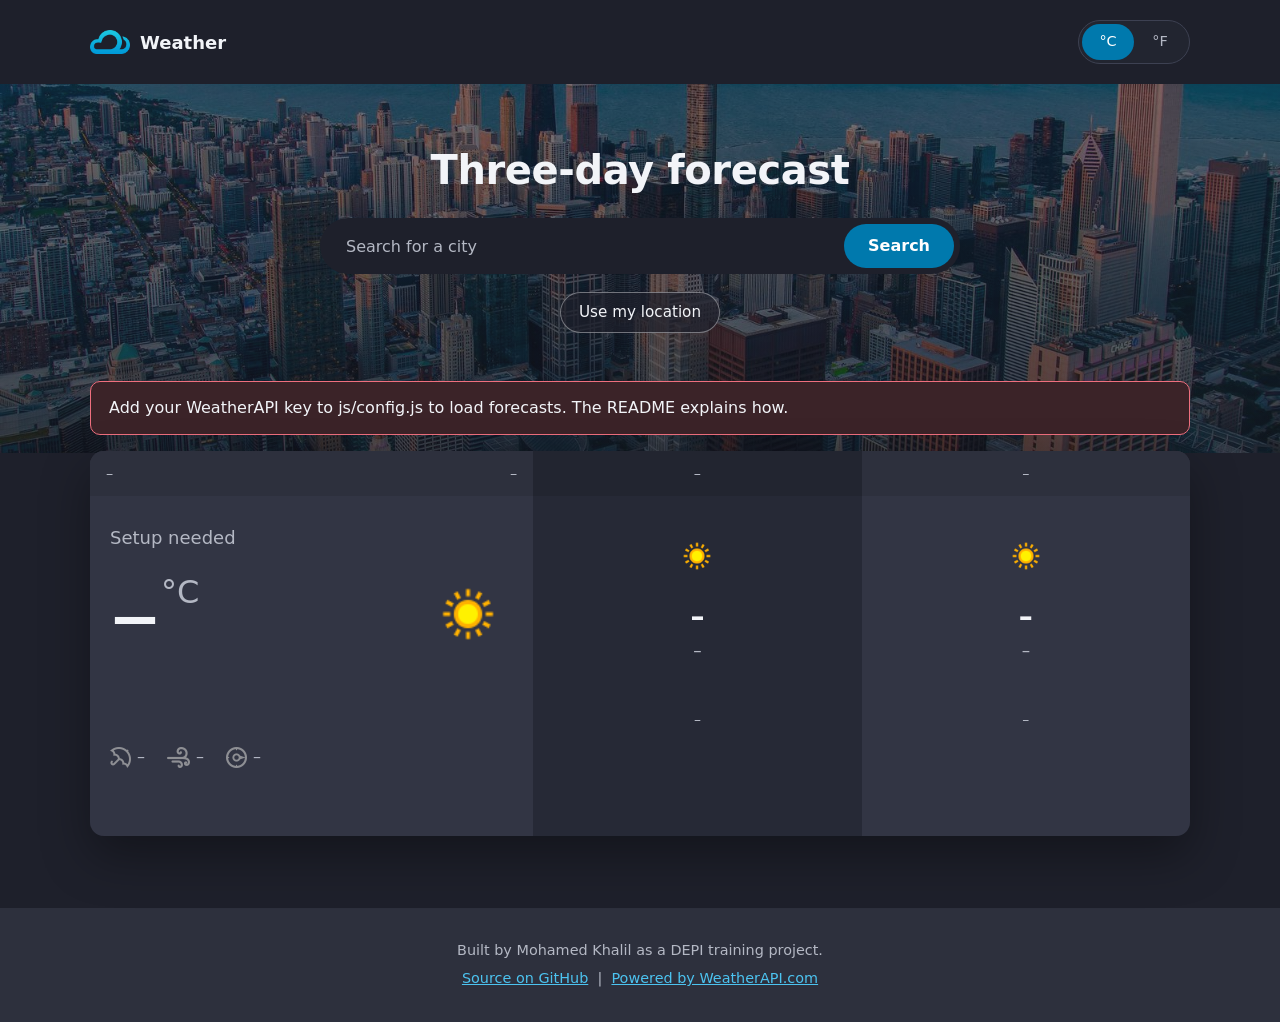
==== commit 3c5ee55f: "Fix author name typo in meta tags" ====
--- a/index.html
+++ b/index.html
@@ -5,7 +5,7 @@
     <meta name="viewport" content="width=device-width, initial-scale=1">
     <title>Weather forecast: 3-day forecast for any city</title>
     <meta name="description" content="A three-day weather forecast for any city, with live search suggestions, Celsius and Fahrenheit units, and your last city remembered. Built with HTML, CSS and JavaScript.">
-    <meta name="author" content="Mohamed Sayedahmed Mohamed Khalel">
+    <meta name="author" content="Mohamed Sayedahmed Mohamed Khalil">
     <meta name="theme-color" content="#1E202B">
     <meta name="color-scheme" content="dark">
 
@@ -124,7 +124,7 @@
     </main>
 
     <footer class="site-footer">
-      <p>Built by Mohamed Khalel as a DEPI training project.</p>
+      <p>Built by Mohamed Khalil as a DEPI training project.</p>
       <p>
         <a href="https://github.com/medokalel/weather-forecast-app" rel="noopener">Source on GitHub</a>
         &nbsp;|&nbsp;
